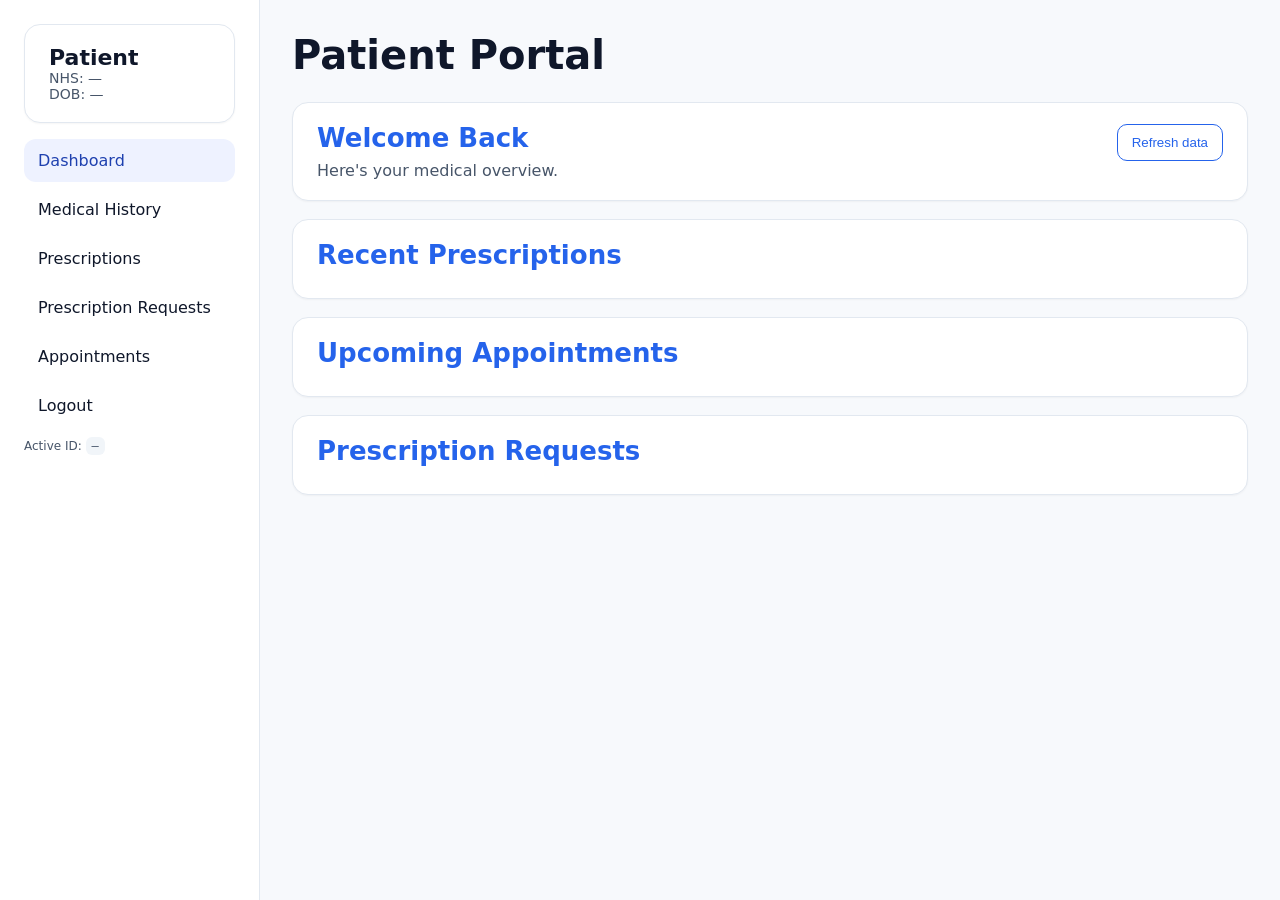
==== patient_portal.html @ c2560649 "Fix: trying" ====
<!DOCTYPE html>
<html lang="en">
<head>
  <meta charset="UTF-8" />
  <meta name="viewport" content="width=device-width, initial-scale=1.0"/>
  <title>Patient Portal</title>
  <style>
    :root {
      --bg: #f7f9fc;
      --card: #ffffff;
      --text: #0f172a;
      --muted: #475569;
      --accent: #2563eb;
      --border: #e2e8f0;
    }
    * { box-sizing: border-box; }
    body {
      margin: 0;
      font-family: ui-sans-serif, system-ui, -apple-system, Segoe UI, Roboto, Ubuntu, Cantarell, Noto Sans, sans-serif;
      background: var(--bg);
      color: var(--text);
    }
    .container {
      display: grid;
      grid-template-columns: 260px 1fr;
      min-height: 100vh;
    }
    aside {
      background: #fff;
      border-right: 1px solid var(--border);
      padding: 24px;
    }
    main {
      padding: 32px;
      max-width: 1100px;
    }
    h1 {
      font-size: 40px;
      margin: 0 0 24px 0;
    }
    .card {
      background: var(--card);
      border-radius: 16px;
      padding: 20px 24px;
      box-shadow: 0 1px 2px rgba(0,0,0,0.04);
      border: 1px solid var(--border);
      margin-bottom: 18px;
    }
    .card h2 {
      margin: 0 0 8px 0;
      font-size: 26px;
      color: var(--accent);
    }
    nav a {
      display: block;
      padding: 12px 14px;
      border-radius: 12px;
      color: var(--text);
      text-decoration: none;
      margin-bottom: 6px;
    }
    nav a.active { background: #eef2ff; color: #1e40af; }
    .meta { color: var(--muted); font-size: 14px; }
    .list { margin: 8px 0 0 0; padding: 0; list-style: none; }
    .list li {
      display: flex; justify-content: space-between; align-items: center;
      padding: 12px 0; border-bottom: 1px dashed var(--border);
    }
    .list li:last-child { border-bottom: 0; }
    .pill {
      display: inline-block; padding: 4px 10px; border-radius: 999px;
      border: 1px solid var(--border); font-size: 12px;
    }
    .success { background: #ecfdf5; border-color: #10b981; }
    .danger { background: #fef2f2; border-color: #ef4444; }
    .muted { color: var(--muted); }
    .hidden { display: none !important; }
    .row { display: grid; grid-template-columns: repeat(2, minmax(0, 1fr)); gap: 16px; }
    @media (max-width: 900px) {
      .container { grid-template-columns: 1fr; }
      aside { border-right: none; border-bottom: 1px solid var(--border); }
    }
    .small { font-size: 12px; }
    .header { display: flex; justify-content: space-between; align-items: center; }
    button {
      background: var(--accent); color: white; border: none; border-radius: 10px;
      padding: 10px 14px; cursor: pointer;
    }
    button.ghost { background: transparent; color: var(--accent); border: 1px solid var(--accent); }
    .warning { color: #b45309; }
    code.kv { background: #f1f5f9; padding: 2px 6px; border-radius: 6px; }
  </style>
</head>
<body>
  <div class="container">
    <aside>
      <div class="card" style="margin-bottom:16px;">
        <div style="font-weight:700; font-size: 22px;" id="patientName">Patient</div>
        <div class="meta">NHS: <span id="patientNHS">—</span></div>
        <div class="meta">DOB: <span id="patientDOB">—</span></div>
      </div>
      <nav>
        <a href="#" data-tab="dashboard" class="active">Dashboard</a>
        <a href="#" data-tab="history">Medical History</a>
        <a href="#" data-tab="prescriptions">Prescriptions</a>
        <a href="#" data-tab="requests">Prescription Requests</a>
        <a href="#" data-tab="appointments">Appointments</a>
        <a href="#" id="logoutBtn">Logout</a>
      </nav>
      <div class="small muted" style="margin-top:12px;">
        Active ID: <code class="kv" id="activeId">—</code>
      </div>
    </aside>
    <main>
      <h1>Patient Portal</h1>

      <section class="tab" id="tab-dashboard">
        <div class="card">
          <div class="header">
            <h2>Welcome Back</h2>
            <button id="refreshBtn" class="ghost">Refresh data</button>
          </div>
          <div class="muted">Here's your medical overview.</div>
        </div>

        <div class="card">
          <h2>Recent Prescriptions</h2>
          <ul class="list" id="recentPresc"></ul>
        </div>

        <div class="card">
          <h2>Upcoming Appointments</h2>
          <ul class="list" id="upcomingAppts"></ul>
        </div>

        <div class="card">
          <h2>Prescription Requests</h2>
          <ul class="list" id="reqList"></ul>
        </div>
      </section>

      <section class="tab hidden" id="tab-history">
        <div class="card">
          <h2>Medical History</h2>
          <div class="muted">Coming soon.</div>
        </div>
      </section>

      <section class="tab hidden" id="tab-prescriptions">
        <div class="card">
          <h2>All Prescriptions</h2>
          <ul class="list" id="allPresc"></ul>
        </div>
      </section>

      <section class="tab hidden" id="tab-requests">
        <div class="card">
          <h2>Prescription Requests</h2>
          <ul class="list" id="allReqs"></ul>
        </div>
      </section>

      <section class="tab hidden" id="tab-appointments">
        <div class="card">
          <h2>All Appointments</h2>
          <ul class="list" id="allAppts"></ul>
        </div>
      </section>
    </main>
  </div>

  <script>
    // ---- CONFIG ----
    const DATA_HOST = 'https://waheedaiman.github.io/hospital-website/data';

    // Same-origin endpoints (page and data are on the same domain)
// in patient_portal.html (or its JS)
const DATA_ENDPOINTS = {
  details: 'https://raw.githubusercontent.com/waheedaiman/hospital-website/refs/heads/main/data/Patientdetails.json',
  appointments: 'https://raw.githubusercontent.com/waheedaiman/hospital-website/refs/heads/main/data/appointments.json',
  prescriptions: 'https://raw.githubusercontent.com/waheedaiman/hospital-website/refs/heads/main/data/prescriptions.json',
  requests: 'https://raw.githubusercontent.com/waheedaiman/hospital-website/refs/heads/main/data/prescription-requests.json',
};



    // ---- HELPERS ----
    function getParamId() {
  const url = new URL(location.href);
  const pid = url.searchParams.get('patientId');
  return pid ? String(pid).trim() : null;
}

    const $ = (sel) => document.querySelector(sel);
    const $all = (sel) => Array.from(document.querySelectorAll(sel));
function firstDefined(obj, keys) {
  for (const key of keys) {
    if (Object.prototype.hasOwnProperty.call(obj, key)) {
      const value = obj[key];
      if (value !== undefined && value !== null && String(value).trim() !== '') {
        return value;
      }
    }
  }
  return undefined;
}
    const parseDate = (d) => d ? new Date(d) : null;
    const fmtDate = (d) => d ? new Date(d).toLocaleDateString() : '—';

    // Get ?patientId= fallback
    function getParamId() {
      const url = new URL(location.href);
      const pid = url.searchParams.get('patientId');
      return pid ? String(pid) : null;
    }

    async function resolveActivePatientId() {
      const viaUrl = getParamId();
      if (viaUrl) return viaUrl;

      const stored = localStorage.getItem('activePatientId');
      if (stored) return String(stored);

      const loggedUser = localStorage.getItem('loggedInUsername');
      if (loggedUser) {
        try {
          const res = await fetch(DATA_ENDPOINTS.patientsAuth, { cache: 'no-cache' });
          if (res.ok) {
            const users = await res.json();
            const hit = Array.isArray(users) ? users.find(u => u.username === loggedUser) : null;
            if (hit) {
              const mapped = firstDefined(hit, ['detailsId','patientId','patient_id','id']);
              if (mapped !== undefined && mapped !== null) {
                localStorage.setItem('activePatientId', String(mapped));
                return String(mapped);
              }
            }
          }
        } catch (e) {
          console.warn('Could not map logged user to detailsId', e);
        }
      }
      return null;
    }

    async function getJSON(url) {
      const res = await fetch(url, { cache: 'no-cache' });
      if (!res.ok) throw new Error('Fetch failed: ' + url + ' ' + res.status);
      return res.json();
    }

    function renderHeader(details) {
      $('#patientName').textContent = firstDefined(details, ['name','patientName','Patient_Name']) || 'Patient';
      $('#patientNHS').textContent  = firstDefined(details, ['nhs','nhsNumber','NHS_Number','NHS']) || '—';
      $('#patientDOB').textContent  = fmtDate(firstDefined(details, ['dob','DOB','dateOfBirth']));
    }

      function sameId(a, b) {
        if (a == null || b == null) return false;
        return String(a).trim() === String(b).trim();
      } // nhs can be string AND number

      function filterByPatientId(arr, activeId) {
        return (arr || []).filter(item => {
          const pid = firstDefined(item, ['patientId','patient_id','patientIdNumber','patientNHS']);
          console.log('Checking item:', item.id, 'pid=', pid, 'activeId=', activeId);
          return sameId(pid, activeId);
        });
      }

    function renderList(targetSel, rows, emptyText) {
      const ul = $(targetSel);
      ul.innerHTML = '';
      if (!rows || rows.length === 0) {
        const li = document.createElement('li');
        li.innerHTML = '<span class="muted">' + (emptyText || 'No data') + '</span>';
        ul.appendChild(li);
        return;
      }
      rows.forEach(r => {
        const leftMain = firstDefined(r, ['medicine','title','reason','note','type']) || '—';
        const right = firstDefined(r, ['status','duration','date','dateIssued','when']) || '';
        const li = document.createElement('li');
        li.innerHTML = '<div>' + leftMain + '</div><div class="muted">' + (typeof right === 'string' ? right : fmtDate(right)) + '</div>';
        ul.appendChild(li);
      });
    }

    function nextAppointments(appts) {
      const now = new Date();
      return appts
        .map(a => ({ ...a, _dt: parseDate(firstDefined(a,['date','when','datetime'])) }))
        .filter(a => a._dt && a._dt >= now)
        .sort((a,b) => a._dt - b._dt)
        .slice(0, 5);
    }

    async function loadAndRender() {
      // Tabs (keep simple)
      $all('nav a').forEach(a => a.addEventListener('click', (e) => {
        e.preventDefault();
        const tab = a.getAttribute('data-tab');
        if (!tab) return;
        $all('nav a').forEach(x => x.classList.toggle('active', x === a));
        $all('.tab').forEach(s => s.classList.add('hidden'));
        $('#tab-' + tab).classList.remove('hidden');
      }));

      $('#refreshBtn').addEventListener('click', () => init(true));
      $('#logoutBtn').addEventListener('click', () => {
        localStorage.removeItem('activePatientId');
        location.href = location.pathname; // reload without params
      });

      await init(false);
    }

    async function init(forceRefresh) {
      try {
        const activeId = await resolveActivePatientId();
        $('#activeId').textContent = activeId || '—';

const [detailsArr, apptsAll, prescAll, reqAll] = await Promise.all([
  getJSON(DATA_ENDPOINTS.details),
  getJSON(DATA_ENDPOINTS.appointments),
  getJSON(DATA_ENDPOINTS.prescriptions),
  getJSON(DATA_ENDPOINTS.requests),
]);


        // Resolve patient details by ID, tolerate different key names
        const details = Array.isArray(detailsArr) ? detailsArr.find(p => {
          const pid = firstDefined(p, ['id','patientId','patient_id','NHS_Number']);
          return sameId(pid, activeId);
        }) : null;

        if (!activeId || !details) {
          // If we cannot resolve, show guidance
          renderHeader({});
          renderList('#recentPresc', [], 'No patient selected. Add ?patientId=<ID> to the URL (e.g. patient_portal.html?patientId=1) or set localStorage.activePatientId.');
          renderList('#upcomingAppts', [], 'No patient selected.');
          renderList('#reqList', [], 'No patient selected.');
          renderList('#allPresc', [], 'No patient selected.');
          renderList('#allReqs', [], 'No patient selected.');
          renderList('#allAppts', [], 'No patient selected.');
          return;
        }

        // Header
        renderHeader(details);

        // Filter data for this patient
        const myAppts = filterByPatientId(apptsAll, activeId);
        console.log("sameId with known value:", sameId("6538586104", activeId));
        const myPresc = filterByPatientId(prescAll, activeId);
        const myReqs  = filterByPatientId(reqAll,  activeId);

        // Dashboard widgets
        console.log("Prescriptions loaded:", prescAll);
        console.log("Example ID from record:", prescAll[0]?.patientNHS);
        console.log("First prescription record:", JSON.stringify(prescAll[0], null, 2));
        console.log("Filtered for patient:", myPresc);
        console.log("Active ID:", activeId);
        prescAll.forEach(p => {
        if (p.id === 'rx-001') {
          p.patientNHS = "6538586104";
        }
      });


        renderList('#recentPresc', myPresc.slice(-5).reverse(), 'No prescriptions found.');
        renderList('#upcomingAppts', nextAppointments(myAppts), 'No upcoming appointments.');
        renderList('#reqList', myReqs.slice(-5).reverse(), 'No requests found.');

        // Full tabs
        renderList('#allPresc', myPresc, 'No prescriptions found.');
        renderList('#allReqs',  myReqs,  'No requests found.');
        renderList('#allAppts', myAppts, 'No appointments found.');

      } catch (err) {
        console.error(err);
        alert('Failed to load data. See console.');
      }
    }

    loadAndRender();
    localStorage.setItem('activePatientId', '1');
  </script>
</body>
</html>
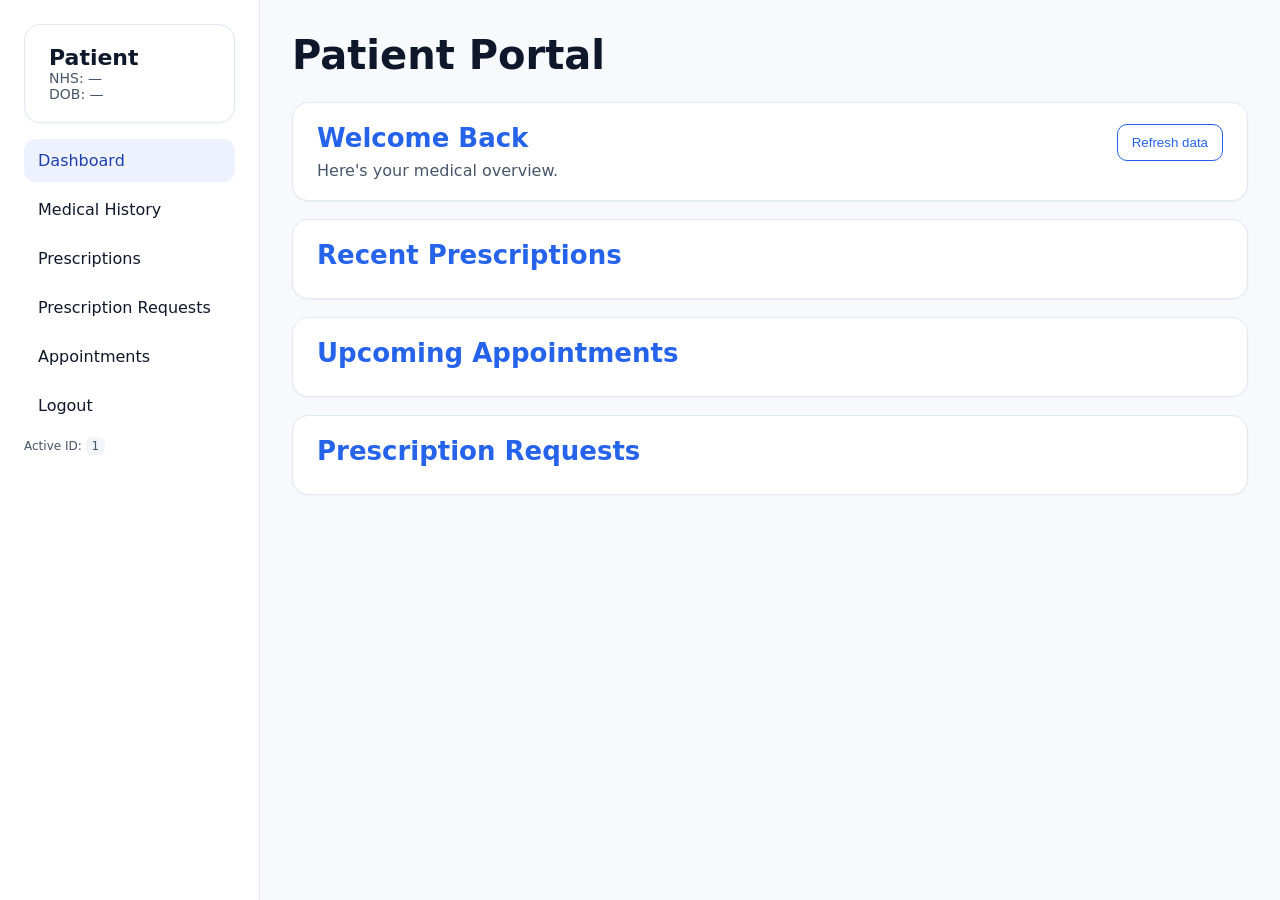
==== commit a5df8843: "Fix: hh" ====
--- a/patient_portal.html
+++ b/patient_portal.html
@@ -1,4 +1,3 @@
-
 <!DOCTYPE html>
 <html lang="en">
 <head>
@@ -140,12 +139,13 @@
         </div>
       </section>
 
-      <section class="tab hidden" id="tab-history">
-        <div class="card">
-          <h2>Medical History</h2>
-          <div class="muted">Coming soon.</div>
-        </div>
-      </section>
+<section class="tab hidden" id="tab-history">
+  <div class="card">
+    <h2>Medical History</h2>
+    <ul class="list" id="historyList"></ul>
+  </div>
+</section>
+
 
       <section class="tab hidden" id="tab-prescriptions">
         <div class="card">
@@ -169,42 +169,43 @@
       </section>
     </main>
   </div>
-
-  <script>
-    // ---- CONFIG ----
-    const DATA_HOST = 'https://waheedaiman.github.io/hospital-website/data';
-
-    // Same-origin endpoints (page and data are on the same domain)
-// in patient_portal.html (or its JS)
-const DATA_ENDPOINTS = {
-  details: 'https://raw.githubusercontent.com/waheedaiman/hospital-website/refs/heads/main/data/Patientdetails.json',
-  appointments: 'https://raw.githubusercontent.com/waheedaiman/hospital-website/refs/heads/main/data/appointments.json',
-  prescriptions: 'https://raw.githubusercontent.com/waheedaiman/hospital-website/refs/heads/main/data/prescriptions.json',
-  requests: 'https://raw.githubusercontent.com/waheedaiman/hospital-website/refs/heads/main/data/prescription-requests.json',
-};
-
-
+<script>
+  let details = null; // make it global so accidental uses won't crash
+
+  // ---- CONFIG ----
+  // Build data root: if baseUrl is http(s) use it, otherwise fall back to your GitHub raw
+  const qs = new URLSearchParams(location.search);
+  const baseParam = (qs.get('baseUrl') || '').trim();
+  const isHttp = /^https?:\/\//i.test(baseParam);
+
+  // default to your repo's raw data (works from file://)
+  const RAW = 'https://raw.githubusercontent.com/waheedaiman/hospital-website/main/data';
+
+  const DATA_ROOT = isHttp ? baseParam.replace(/\/+$/,'') : RAW;
+
+  const DATA_ENDPOINTS = {
+    details:       `${DATA_ROOT}/Patientdetails.json`,        // Capital P, lowercase d ✅
+    appointments:  `${DATA_ROOT}/appointments.json`,           // ✅
+    prescriptions: `${DATA_ROOT}/prescriptions.json`,          // ✅
+    requests:      `${DATA_ROOT}/prescription-requests.json`   // ← fixed to use hyphen ✅
+  };
 
     // ---- HELPERS ----
-    function getParamId() {
-  const url = new URL(location.href);
-  const pid = url.searchParams.get('patientId');
-  return pid ? String(pid).trim() : null;
-}
+    function toArray(x) { return !x ? [] : (Array.isArray(x) ? x : [x]); }
 
     const $ = (sel) => document.querySelector(sel);
     const $all = (sel) => Array.from(document.querySelectorAll(sel));
 function firstDefined(obj, keys) {
+  if (!obj || typeof obj !== 'object') return undefined; // ← guard added
   for (const key of keys) {
     if (Object.prototype.hasOwnProperty.call(obj, key)) {
-      const value = obj[key];
-      if (value !== undefined && value !== null && String(value).trim() !== '') {
-        return value;
-      }
+      const val = obj[key];
+      if (val !== undefined && val !== null && String(val).trim() !== '') return val;
     }
   }
   return undefined;
 }
+
     const parseDate = (d) => d ? new Date(d) : null;
     const fmtDate = (d) => d ? new Date(d).toLocaleDateString() : '—';
 
@@ -216,176 +217,199 @@
     }
 
     async function resolveActivePatientId() {
-      const viaUrl = getParamId();
-      if (viaUrl) return viaUrl;
-
-      const stored = localStorage.getItem('activePatientId');
-      if (stored) return String(stored);
-
-      const loggedUser = localStorage.getItem('loggedInUsername');
-      if (loggedUser) {
-        try {
-          const res = await fetch(DATA_ENDPOINTS.patientsAuth, { cache: 'no-cache' });
-          if (res.ok) {
-            const users = await res.json();
-            const hit = Array.isArray(users) ? users.find(u => u.username === loggedUser) : null;
-            if (hit) {
-              const mapped = firstDefined(hit, ['detailsId','patientId','patient_id','id']);
-              if (mapped !== undefined && mapped !== null) {
-                localStorage.setItem('activePatientId', String(mapped));
-                return String(mapped);
-              }
-            }
-          }
-        } catch (e) {
-          console.warn('Could not map logged user to detailsId', e);
-        }
-      }
-      return null;
-    }
-
-    async function getJSON(url) {
-      const res = await fetch(url, { cache: 'no-cache' });
-      if (!res.ok) throw new Error('Fetch failed: ' + url + ' ' + res.status);
-      return res.json();
-    }
-
-    function renderHeader(details) {
-      $('#patientName').textContent = firstDefined(details, ['name','patientName','Patient_Name']) || 'Patient';
-      $('#patientNHS').textContent  = firstDefined(details, ['nhs','nhsNumber','NHS_Number','NHS']) || '—';
-      $('#patientDOB').textContent  = fmtDate(firstDefined(details, ['dob','DOB','dateOfBirth']));
-    }
-
-      function sameId(a, b) {
-        if (a == null || b == null) return false;
-        return String(a).trim() === String(b).trim();
-      } // nhs can be string AND number
-
-      function filterByPatientId(arr, activeId) {
-        return (arr || []).filter(item => {
-          const pid = firstDefined(item, ['patientId','patient_id','patientIdNumber','patientNHS']);
-          console.log('Checking item:', item.id, 'pid=', pid, 'activeId=', activeId);
-          return sameId(pid, activeId);
-        });
-      }
-
-    function renderList(targetSel, rows, emptyText) {
-      const ul = $(targetSel);
-      ul.innerHTML = '';
-      if (!rows || rows.length === 0) {
-        const li = document.createElement('li');
-        li.innerHTML = '<span class="muted">' + (emptyText || 'No data') + '</span>';
-        ul.appendChild(li);
-        return;
-      }
-      rows.forEach(r => {
-        const leftMain = firstDefined(r, ['medicine','title','reason','note','type']) || '—';
-        const right = firstDefined(r, ['status','duration','date','dateIssued','when']) || '';
-        const li = document.createElement('li');
-        li.innerHTML = '<div>' + leftMain + '</div><div class="muted">' + (typeof right === 'string' ? right : fmtDate(right)) + '</div>';
-        ul.appendChild(li);
-      });
-    }
-
-    function nextAppointments(appts) {
-      const now = new Date();
-      return appts
-        .map(a => ({ ...a, _dt: parseDate(firstDefined(a,['date','when','datetime'])) }))
-        .filter(a => a._dt && a._dt >= now)
-        .sort((a,b) => a._dt - b._dt)
-        .slice(0, 5);
-    }
-
-    async function loadAndRender() {
-      // Tabs (keep simple)
-      $all('nav a').forEach(a => a.addEventListener('click', (e) => {
-        e.preventDefault();
-        const tab = a.getAttribute('data-tab');
-        if (!tab) return;
-        $all('nav a').forEach(x => x.classList.toggle('active', x === a));
-        $all('.tab').forEach(s => s.classList.add('hidden'));
-        $('#tab-' + tab).classList.remove('hidden');
-      }));
-
-      $('#refreshBtn').addEventListener('click', () => init(true));
-      $('#logoutBtn').addEventListener('click', () => {
-        localStorage.removeItem('activePatientId');
-        location.href = location.pathname; // reload without params
-      });
-
-      await init(false);
-    }
-
-    async function init(forceRefresh) {
-      try {
-        const activeId = await resolveActivePatientId();
-        $('#activeId').textContent = activeId || '—';
-
-const [detailsArr, apptsAll, prescAll, reqAll] = await Promise.all([
-  getJSON(DATA_ENDPOINTS.details),
-  getJSON(DATA_ENDPOINTS.appointments),
-  getJSON(DATA_ENDPOINTS.prescriptions),
-  getJSON(DATA_ENDPOINTS.requests),
-]);
-
-
-        // Resolve patient details by ID, tolerate different key names
-        const details = Array.isArray(detailsArr) ? detailsArr.find(p => {
-          const pid = firstDefined(p, ['id','patientId','patient_id','NHS_Number']);
-          return sameId(pid, activeId);
-        }) : null;
-
-        if (!activeId || !details) {
-          // If we cannot resolve, show guidance
-          renderHeader({});
-          renderList('#recentPresc', [], 'No patient selected. Add ?patientId=<ID> to the URL (e.g. patient_portal.html?patientId=1) or set localStorage.activePatientId.');
-          renderList('#upcomingAppts', [], 'No patient selected.');
-          renderList('#reqList', [], 'No patient selected.');
-          renderList('#allPresc', [], 'No patient selected.');
-          renderList('#allReqs', [], 'No patient selected.');
-          renderList('#allAppts', [], 'No patient selected.');
-          return;
-        }
-
-        // Header
-        renderHeader(details);
-
-        // Filter data for this patient
-        const myAppts = filterByPatientId(apptsAll, activeId);
-        console.log("sameId with known value:", sameId("6538586104", activeId));
-        const myPresc = filterByPatientId(prescAll, activeId);
-        const myReqs  = filterByPatientId(reqAll,  activeId);
-
-        // Dashboard widgets
-        console.log("Prescriptions loaded:", prescAll);
-        console.log("Example ID from record:", prescAll[0]?.patientNHS);
-        console.log("First prescription record:", JSON.stringify(prescAll[0], null, 2));
-        console.log("Filtered for patient:", myPresc);
-        console.log("Active ID:", activeId);
-        prescAll.forEach(p => {
-        if (p.id === 'rx-001') {
-          p.patientNHS = "6538586104";
-        }
-      });
-
-
-        renderList('#recentPresc', myPresc.slice(-5).reverse(), 'No prescriptions found.');
-        renderList('#upcomingAppts', nextAppointments(myAppts), 'No upcoming appointments.');
-        renderList('#reqList', myReqs.slice(-5).reverse(), 'No requests found.');
-
-        // Full tabs
-        renderList('#allPresc', myPresc, 'No prescriptions found.');
-        renderList('#allReqs',  myReqs,  'No requests found.');
-        renderList('#allAppts', myAppts, 'No appointments found.');
-
-      } catch (err) {
-        console.error(err);
-        alert('Failed to load data. See console.');
-      }
-    }
-
-    loadAndRender();
-    localStorage.setItem('activePatientId', '1');
-  </script>
+      // Temporary: hardcode for testing
+      return '1';
+    }
+
+async function getJSON(url) {
+  console.log('Fetching:', url);
+  const res = await fetch(url, { cache: 'no-cache' });
+  if (!res.ok) throw new Error('Fetch failed: ' + url + ' ' + res.status);
+  return res.json();
+}
+
+function renderHeader(details) {
+  $('#patientName').textContent = firstDefined(details, ['name','patientName','Patient_Name']) || 'Patient';
+  $('#patientNHS').textContent  = firstDefined(details, ['nhs','nhsNumber','NHS_Number','NHS']) || '—';
+  $('#patientDOB').textContent  = fmtDate(firstDefined(details, ['dob','DOB','dateOfBirth']));
+}
+
+function sameId(a, b) {
+  if (a == null || b == null) return false;
+  return String(a).trim() === String(b).trim();
+}
+
+function filterByPatientId(arr, activeIdOrAliases, preferNHS = true) {
+  const aliases = Array.isArray(activeIdOrAliases)
+    ? activeIdOrAliases.map(a => String(a).trim())
+    : [String(activeIdOrAliases).trim()];
+
+  // Prefer NHS fields when any alias looks like a long number
+  const keysNHSFirst = ['patientNHS','NHS_Number','patientIdNumber','patientId','patient_id','id'];
+  const keysIdFirst  = ['patientId','patient_id','id','patientIdNumber','patientNHS','NHS_Number'];
+
+  const looksLikeNHS = aliases.some(a => /^\d{6,}$/.test(a));
+  const keys = (preferNHS || looksLikeNHS) ? keysNHSFirst : keysIdFirst;
+
+  return (arr || []).filter(item =>
+    keys.some(k => aliases.some(a => sameId(item?.[k], a)))
+  );
+}
+
+
+function renderList(targetSel, rows, emptyText) {
+  const ul = $(targetSel);
+  if (!ul) {                     // ← prevents crash if the node is missing
+    console.warn('renderList target not found:', targetSel);
+    return;
+  }
+  ul.innerHTML = '';
+  if (!rows || rows.length === 0) {
+    const li = document.createElement('li');
+    li.innerHTML = '<span class="muted">' + (emptyText || 'No data') + '</span>';
+    ul.appendChild(li);
+    return;
+  }
+  rows.forEach(r => {
+    const leftMain = firstDefined(r, ['medicine','title','reason','note','type']) || '—';
+    const right    = firstDefined(r, ['status','duration','date','dateIssued','when']) || '';
+    const li = document.createElement('li');
+    li.innerHTML = '<div>' + leftMain + '</div><div class="muted">' +
+      (typeof right === 'string' ? right : fmtDate(right)) + '</div>';
+    ul.appendChild(li);
+  });
+}
+
+
+function nextAppointments(appts) {
+  const now = new Date();
+  return appts
+    .map(a => ({ ...a, _dt: parseDate(firstDefined(a,['date','when','datetime'])) }))
+    .filter(a => a._dt && a._dt >= now)
+    .sort((a,b) => a._dt - b._dt)
+    .slice(0, 5);
+}
+
+async function loadAndRender() {
+  $all('nav a').forEach(a => a.addEventListener('click', (e) => {
+    e.preventDefault();
+    const tab = a.getAttribute('data-tab');
+    if (!tab) return;
+    $all('nav a').forEach(x => x.classList.toggle('active', x === a));
+    $all('.tab').forEach(s => s.classList.add('hidden'));
+    $('#tab-' + tab).classList.remove('hidden');
+  }));
+
+  $('#refreshBtn').addEventListener('click', () => init(true));
+  $('#logoutBtn').addEventListener('click', () => {
+    localStorage.removeItem('activePatientId');
+    location.href = location.pathname;
+  });
+
+  await init(false);
+}
+
+async function init(forceRefresh) {
+  try {
+    console.log('=== DEBUG START ===');
+    const activeId = await resolveActivePatientId();
+    console.log('Active ID:', activeId);
+    $('#activeId').textContent = activeId || '—';
+
+    // Test if we can fetch the data
+    console.log('Testing data fetch from:', DATA_ENDPOINTS.details);
+
+    const [detailsArr, apptsAll, prescAll, reqAll] = await Promise.all([
+      getJSON(DATA_ENDPOINTS.details),
+      getJSON(DATA_ENDPOINTS.appointments),
+      getJSON(DATA_ENDPOINTS.prescriptions),
+      getJSON(DATA_ENDPOINTS.requests),
+    ]);
+
+    console.log('=== DATA FETCH RESULTS ===');
+    console.log('Details data:', detailsArr);
+    console.log('Appointments data:', apptsAll);
+    console.log('Prescriptions data:', prescAll);
+    console.log('Requests data:', reqAll);
+    console.log('Details length:', detailsArr?.length);
+    console.log('Appointments length:', apptsAll?.length);
+    console.log('Prescriptions length:', prescAll?.length);
+    console.log('Requests length:', reqAll?.length);
+
+    details = Array.isArray(detailsArr) ? detailsArr.find(p => {
+      const pid = firstDefined(p, ['id','patientId','patient_id','patientIdNumber','NHS_Number']);
+      return sameId(pid, activeId);
+    }) : null;
+
+    console.log('Found patient details:', details);
+
+    if (!activeId || !details) {
+      renderHeader({});
+      renderList('#recentPresc', [], 'No patient selected.');
+      renderList('#upcomingAppts', [], 'No patient selected.');
+      renderList('#reqList', [], 'No patient selected.');
+      renderList('#allPresc', [], 'No patient selected.');
+      renderList('#allReqs', [], 'No patient selected.');
+      renderList('#allAppts', [], 'No patient selected.');
+      renderList('#historyList', [], 'No patient selected.');
+      return;
+    }
+
+    // Render header
+    renderHeader(details);
+
+    // Build Medical History
+    const historyRaw = toArray(firstDefined(details, ['medicalHistory','history','Patient_Note','patient_note']));
+    const myHistory = historyRaw.map(h => ({
+      title: firstDefined(h, ['Diagnosis','Reason_for_Visit','title','reason','note']) || 'Clinical note',
+      when:  firstDefined(h, ['Visit_Date','date','when']),
+      note:  firstDefined(h, ['Recommendations','Notes','notes','summary'])
+    }));
+    
+    // Render medical history
+    renderList('#historyList', myHistory, 'No medical history found.');
+
+    // Build aliases for this patient
+    const aliasIds = Array.from(new Set(
+      [
+        String(activeId).trim(),
+        firstDefined(details, ['patientIdNumber']),
+        firstDefined(details, ['id','patientId','patient_id']),
+        firstDefined(details, ['NHS_Number','nhs','nhsNumber'])
+      ].filter(v => v != null && String(v).trim() !== '')
+    )).map(v => String(v).trim());
+
+    console.log('Alias IDs for filtering:', aliasIds);
+
+    // Filter using aliases
+    const myAppts = filterByPatientId(apptsAll, aliasIds);
+    const myPresc = filterByPatientId(prescAll, aliasIds);
+    const myReqs  = filterByPatientId(reqAll,  aliasIds);
+
+    console.log('Filtered results:');
+    console.log('My appointments:', myAppts.length, myAppts);
+    console.log('My prescriptions:', myPresc.length, myPresc);
+    console.log('My requests:', myReqs.length, myReqs);
+
+    console.log('aliasIds:', aliasIds);
+    console.log('matched counts → presc/appts/reqs:', myPresc.length, myAppts.length, myReqs.length);
+
+    // Render all sections
+    renderList('#recentPresc', myPresc.slice(-5).reverse(), 'No prescriptions found.');
+    renderList('#upcomingAppts', nextAppointments(myAppts), 'No upcoming appointments.');
+    renderList('#reqList', myReqs.slice(-5).reverse(), 'No requests found.');
+
+    renderList('#allPresc', myPresc, 'No prescriptions found.');
+    renderList('#allReqs',  myReqs,  'No requests found.');
+    renderList('#allAppts', myAppts, 'No appointments found.');
+
+  } catch (err) {
+    console.error('Error in init:', err);
+    alert('Failed to load data. See console.');
+  }
+}
+
+loadAndRender();
+</script>
 </body>
-</html>
+</html>
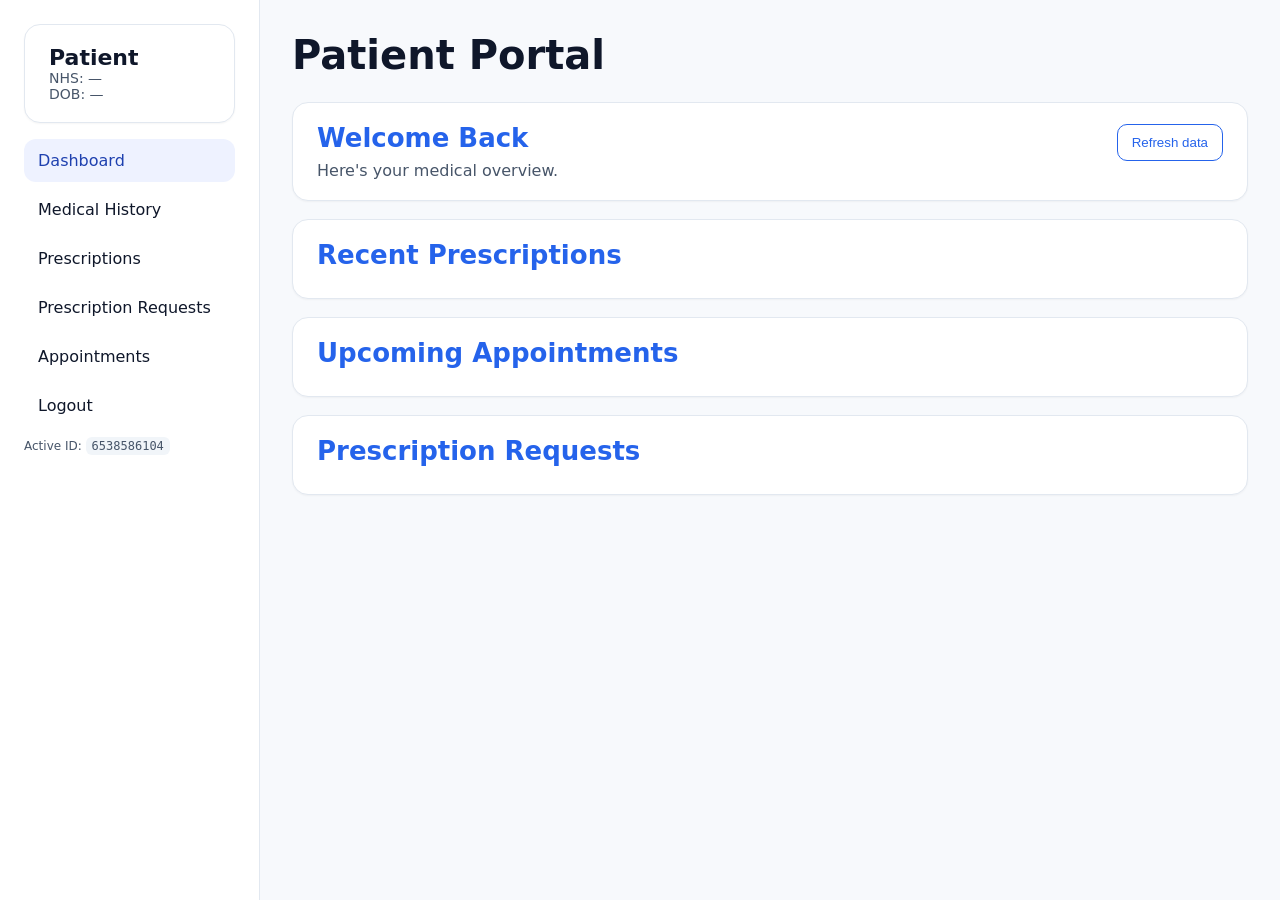
==== commit 74ceccea: "Fix: Final" ====
--- a/patient_portal.html
+++ b/patient_portal.html
@@ -89,6 +89,63 @@
     button.ghost { background: transparent; color: var(--accent); border: 1px solid var(--accent); }
     .warning { color: #b45309; }
     code.kv { background: #f1f5f9; padding: 2px 6px; border-radius: 6px; }
+    
+    /* New styles for prescription requests */
+    .requests-table {
+      width: 100%;
+      border-collapse: collapse;
+      margin-top: 16px;
+    }
+    .requests-table th,
+    .requests-table td {
+      padding: 12px 8px;
+      text-align: left;
+      border-bottom: 1px solid var(--border);
+    }
+    .requests-table th {
+      font-weight: 600;
+      border-bottom: 2px solid var(--border);
+    }
+    .urgency-low { color: #10b981; }
+    .urgency-medium { color: #f59e0b; }
+    .urgency-high { color: #ef4444; }
+    .status-pending { 
+      background: #fef3c7; 
+      color: #d97706;
+      padding: 4px 8px;
+      border-radius: 12px;
+      font-size: 12px;
+    }
+    .status-approved { 
+      background: #d1fae5; 
+      color: #059669;
+      padding: 4px 8px;
+      border-radius: 12px;
+      font-size: 12px;
+    }
+    .status-rejected { 
+      background: #fee2e2; 
+      color: #dc2626;
+      padding: 4px 8px;
+      border-radius: 12px;
+      font-size: 12px;
+    }
+    select, textarea {
+      width: 100%;
+      padding: 10px;
+      border: 1px solid var(--border);
+      border-radius: 8px;
+      font-family: inherit;
+    }
+    textarea {
+      min-height: 80px;
+      resize: vertical;
+    }
+    label {
+      display: block;
+      margin-bottom: 8px;
+      font-weight: 500;
+    }
   </style>
 </head>
 <body>
@@ -139,277 +196,540 @@
         </div>
       </section>
 
-<section class="tab hidden" id="tab-history">
-  <div class="card">
-    <h2>Medical History</h2>
-    <ul class="list" id="historyList"></ul>
-  </div>
-</section>
-
+      <section class="tab hidden" id="tab-history">
+        <div class="card">
+          <h2>Medical History</h2>
+          <ul class="list" id="historyList"></ul>
+        </div>
+      </section>
 
       <section class="tab hidden" id="tab-prescriptions">
         <div class="card">
-          <h2>All Prescriptions</h2>
+          <div class="header">
+            <h2>All Prescriptions</h2>
+            <button id="requestPrescriptionBtn" class="ghost">Request Prescription</button>
+          </div>
           <ul class="list" id="allPresc"></ul>
         </div>
       </section>
 
       <section class="tab hidden" id="tab-requests">
         <div class="card">
-          <h2>Prescription Requests</h2>
-          <ul class="list" id="allReqs"></ul>
+          <div class="header">
+            <h2>Request New Prescription</h2>
+          </div>
+          
+          <form id="prescriptionRequestForm" style="display: grid; gap: 16px;">
+            <div>
+              <label for="medicineSelect">Medicine</label>
+              <select id="medicineSelect" required>
+                <option value="">Select a medicine...</option>
+              </select>
+            </div>
+            
+            <div>
+              <label for="reasonInput">Reason for Request</label>
+              <textarea id="reasonInput" required placeholder="Please describe why you need this medication..."></textarea>
+            </div>
+            
+            <div>
+              <label for="urgencySelect">Urgency</label>
+              <select id="urgencySelect" required>
+                <option value="low">Low - Can wait a few days</option>
+                <option value="medium" selected>Medium - Need within 2-3 days</option>
+                <option value="high">High - Need urgently (today/tomorrow)</option>
+              </select>
+            </div>
+            
+            <div style="display: flex; gap: 12px; justify-content: flex-end;">
+              <button type="button" id="cancelRequestBtn" class="ghost">Cancel</button>
+              <button type="submit" style="background: var(--accent); color: white; border: none; padding: 10px 20px; border-radius: 8px; cursor: pointer;">
+                Submit Request
+              </button>
+            </div>
+          </form>
+        </div>
+
+        <div class="card">
+          <div class="header">
+            <h2>My Prescription Requests</h2>
+          </div>
+          
+          <div id="requestsTableContainer">
+            <table class="requests-table">
+              <thead>
+                <tr>
+                  <th>Medicine</th>
+                  <th>Reason</th>
+                  <th>Urgency</th>
+                  <th>Status</th>
+                  <th>Date</th>
+                </tr>
+              </thead>
+              <tbody id="requestsTableBody">
+                <!-- Requests will be populated here -->
+              </tbody>
+            </table>
+            <div id="noRequestsMessage" style="text-align: center; padding: 40px; color: var(--muted); display: none;">
+              No prescription requests found.
+            </div>
+          </div>
         </div>
       </section>
 
       <section class="tab hidden" id="tab-appointments">
         <div class="card">
-          <h2>All Appointments</h2>
+          <div class="header">
+            <h2>All Appointments</h2>
+            <button id="requestAppointmentBtn" class="ghost">Request Appointment</button>
+          </div>
           <ul class="list" id="allAppts"></ul>
         </div>
       </section>
     </main>
   </div>
-<script>
-  let details = null; // make it global so accidental uses won't crash
+
+  <script>
+  let details = null;
 
   // ---- CONFIG ----
-  // Build data root: if baseUrl is http(s) use it, otherwise fall back to your GitHub raw
   const qs = new URLSearchParams(location.search);
   const baseParam = (qs.get('baseUrl') || '').trim();
   const isHttp = /^https?:\/\//i.test(baseParam);
 
-  // default to your repo's raw data (works from file://)
   const RAW = 'https://raw.githubusercontent.com/waheedaiman/hospital-website/main/data';
-
   const DATA_ROOT = isHttp ? baseParam.replace(/\/+$/,'') : RAW;
 
   const DATA_ENDPOINTS = {
-    details:       `${DATA_ROOT}/Patientdetails.json`,        // Capital P, lowercase d ✅
-    appointments:  `${DATA_ROOT}/appointments.json`,           // ✅
-    prescriptions: `${DATA_ROOT}/prescriptions.json`,          // ✅
-    requests:      `${DATA_ROOT}/prescription-requests.json`   // ← fixed to use hyphen ✅
+    details: `${DATA_ROOT}/Patientdetails.json`,
+    appointments: `${DATA_ROOT}/appointments.json`,
+    prescriptions: `${DATA_ROOT}/prescriptions.json`,
+    requests: `${DATA_ROOT}/prescription-requests.json`,
+    medicines: 'https://jsethi-mdx.github.io/cst2572.github.io/medicines.json'
   };
 
-    // ---- HELPERS ----
-    function toArray(x) { return !x ? [] : (Array.isArray(x) ? x : [x]); }
-
-    const $ = (sel) => document.querySelector(sel);
-    const $all = (sel) => Array.from(document.querySelectorAll(sel));
-function firstDefined(obj, keys) {
-  if (!obj || typeof obj !== 'object') return undefined; // ← guard added
-  for (const key of keys) {
-    if (Object.prototype.hasOwnProperty.call(obj, key)) {
-      const val = obj[key];
-      if (val !== undefined && val !== null && String(val).trim() !== '') return val;
-    }
-  }
-  return undefined;
+  // ---- HELPERS ----
+  function toArray(x) { return !x ? [] : (Array.isArray(x) ? x : [x]); }
+  const $ = (sel) => document.querySelector(sel);
+  const $all = (sel) => Array.from(document.querySelectorAll(sel));
+  
+  function firstDefined(obj, keys) {
+    if (!obj || typeof obj !== 'object') return undefined;
+    for (const key of keys) {
+      if (Object.prototype.hasOwnProperty.call(obj, key)) {
+        const val = obj[key];
+        if (val !== undefined && val !== null && String(val).trim() !== '') return val;
+      }
+    }
+    return undefined;
+  }
+
+  const parseDate = (d) => d ? new Date(d) : null;
+  const fmtDate = (d) => d ? new Date(d).toLocaleDateString() : '—';
+
+  function getParamId() {
+    const url = new URL(location.href);
+    const pid = url.searchParams.get('patientId');
+    return pid ? String(pid) : null;
+  }
+
+  async function resolveActivePatientId() {
+    const viaUrl = getParamId();
+    if (viaUrl) return viaUrl;
+    return '6538586104';
+  }
+
+  async function getJSON(url) {
+    console.log('Fetching:', url);
+    const res = await fetch(url, { cache: 'no-cache' });
+    if (!res.ok) throw new Error('Fetch failed: ' + url + ' ' + res.status);
+    return res.json();
+  }
+
+  function renderHeader(details) {
+    $('#patientName').textContent = firstDefined(details, ['name','patientName','Patient_Name']) || 'Patient';
+    $('#patientNHS').textContent  = firstDefined(details, ['nhs','nhsNumber','NHS_Number','NHS']) || '—';
+    $('#patientDOB').textContent  = fmtDate(firstDefined(details, ['dob','DOB','dateOfBirth']));
+  }
+
+  function sameId(a, b) {
+    if (a == null || b == null) return false;
+    return String(a).trim() === String(b).trim();
+  }
+
+  function filterByPatientId(arr, activeIdOrAliases, preferNHS = true) {
+    const aliases = Array.isArray(activeIdOrAliases)
+      ? activeIdOrAliases.map(a => String(a).trim())
+      : [String(activeIdOrAliases).trim()];
+
+    const keysNHSFirst = ['patientNHS','NHS_Number','patientIdNumber','patientId','patient_id','id'];
+    const keysIdFirst  = ['patientId','patient_id','id','patientIdNumber','patientNHS','NHS_Number'];
+    const looksLikeNHS = aliases.some(a => /^\d{6,}$/.test(a));
+    const keys = (preferNHS || looksLikeNHS) ? keysNHSFirst : keysIdFirst;
+
+    return (arr || []).filter(item =>
+      keys.some(k => aliases.some(a => sameId(item?.[k], a)))
+    );
+  }
+
+  function renderList(targetSel, rows, emptyText) {
+    const ul = $(targetSel);
+    if (!ul) {
+      console.warn('renderList target not found:', targetSel);
+      return;
+    }
+    ul.innerHTML = '';
+    if (!rows || rows.length === 0) {
+      const li = document.createElement('li');
+      li.innerHTML = '<span class="muted">' + (emptyText || 'No data') + '</span>';
+      ul.appendChild(li);
+      return;
+    }
+    rows.forEach(r => {
+      const leftMain = firstDefined(r, ['medicine','title','reason','note','type']) || '—';
+      const right    = firstDefined(r, ['status','duration','date','dateIssued','when']) || '';
+      const li = document.createElement('li');
+      li.innerHTML = '<div>' + leftMain + '</div><div class="muted">' +
+        (typeof right === 'string' ? right : fmtDate(right)) + '</div>';
+      ul.appendChild(li);
+    });
+  }
+
+  function nextAppointments(appts) {
+    const now = new Date();
+    return appts
+      .map(a => ({ ...a, _dt: parseDate(firstDefined(a,['date','when','datetime'])) }))
+      .filter(a => a._dt && a._dt >= now)
+      .sort((a,b) => a._dt - b._dt)
+      .slice(0, 5);
+  }
+
+// Load medicines for dropdown
+async function loadMedicines() {
+  try {
+    const medicines = await getJSON(DATA_ENDPOINTS.medicines);
+    const select = $('#medicineSelect');
+    select.innerHTML = '<option value="">Select a medicine...</option>';
+    
+    console.log('Medicines data:', medicines);
+    
+    medicines.forEach(med => {
+      const option = document.createElement('option');
+      
+      // Use the exact property names from the medicine data
+      const medicineId = med.medicineId;
+      const medicineName = med.medicineName;
+      const category = med.category;
+      
+      option.value = medicineId;
+      option.textContent = `${medicineName} (${category})`;
+      select.appendChild(option);
+    });
+    
+    console.log('Loaded medicines count:', medicines.length);
+    
+  } catch (err) {
+    console.error('Failed to load medicines:', err);
+    // Use fallback list
+    loadFallbackMedicines();
+  }
 }
 
-    const parseDate = (d) => d ? new Date(d) : null;
-    const fmtDate = (d) => d ? new Date(d).toLocaleDateString() : '—';
-
-    // Get ?patientId= fallback
-    function getParamId() {
-      const url = new URL(location.href);
-      const pid = url.searchParams.get('patientId');
-      return pid ? String(pid) : null;
-    }
-
-    async function resolveActivePatientId() {
-      // Temporary: hardcode for testing
-      return '1';
-    }
-
-async function getJSON(url) {
-  console.log('Fetching:', url);
-  const res = await fetch(url, { cache: 'no-cache' });
-  if (!res.ok) throw new Error('Fetch failed: ' + url + ' ' + res.status);
-  return res.json();
+// Load medicines for dropdown
+async function loadMedicines() {
+  try {
+    const medicines = await getJSON(DATA_ENDPOINTS.medicines);
+    const select = $('#medicineSelect');
+    select.innerHTML = '<option value="">Select a medicine...</option>';
+    
+    console.log('Medicines data structure:', medicines);
+    
+    medicines.forEach(med => {
+      const option = document.createElement('option');
+      
+      // Use the actual property names from the JSON: "id" and "Drug"
+      const medicineId = med.id;
+      const medicineName = med.Drug;
+      const category = med.category || 'General'; // Use category if available, otherwise default
+      
+      option.value = medicineId;
+      option.textContent = `${medicineName}${category ? ' (' + category + ')' : ''}`;
+      select.appendChild(option);
+    });
+    
+    console.log('Loaded medicines count:', medicines.length);
+    
+  } catch (err) {
+    console.error('Failed to load medicines:', err);
+    // Use fallback list
+    loadFallbackMedicines();
+  }
 }
 
-function renderHeader(details) {
-  $('#patientName').textContent = firstDefined(details, ['name','patientName','Patient_Name']) || 'Patient';
-  $('#patientNHS').textContent  = firstDefined(details, ['nhs','nhsNumber','NHS_Number','NHS']) || '—';
-  $('#patientDOB').textContent  = fmtDate(firstDefined(details, ['dob','DOB','dateOfBirth']));
-}
-
-function sameId(a, b) {
-  if (a == null || b == null) return false;
-  return String(a).trim() === String(b).trim();
-}
-
-function filterByPatientId(arr, activeIdOrAliases, preferNHS = true) {
-  const aliases = Array.isArray(activeIdOrAliases)
-    ? activeIdOrAliases.map(a => String(a).trim())
-    : [String(activeIdOrAliases).trim()];
-
-  // Prefer NHS fields when any alias looks like a long number
-  const keysNHSFirst = ['patientNHS','NHS_Number','patientIdNumber','patientId','patient_id','id'];
-  const keysIdFirst  = ['patientId','patient_id','id','patientIdNumber','patientNHS','NHS_Number'];
-
-  const looksLikeNHS = aliases.some(a => /^\d{6,}$/.test(a));
-  const keys = (preferNHS || looksLikeNHS) ? keysNHSFirst : keysIdFirst;
-
-  return (arr || []).filter(item =>
-    keys.some(k => aliases.some(a => sameId(item?.[k], a)))
-  );
-}
-
-
-function renderList(targetSel, rows, emptyText) {
-  const ul = $(targetSel);
-  if (!ul) {                     // ← prevents crash if the node is missing
-    console.warn('renderList target not found:', targetSel);
-    return;
-  }
-  ul.innerHTML = '';
-  if (!rows || rows.length === 0) {
-    const li = document.createElement('li');
-    li.innerHTML = '<span class="muted">' + (emptyText || 'No data') + '</span>';
-    ul.appendChild(li);
-    return;
-  }
-  rows.forEach(r => {
-    const leftMain = firstDefined(r, ['medicine','title','reason','note','type']) || '—';
-    const right    = firstDefined(r, ['status','duration','date','dateIssued','when']) || '';
-    const li = document.createElement('li');
-    li.innerHTML = '<div>' + leftMain + '</div><div class="muted">' +
-      (typeof right === 'string' ? right : fmtDate(right)) + '</div>';
-    ul.appendChild(li);
+// Fallback medicine list
+function loadFallbackMedicines() {
+  const fallbackMedicines = [
+    { id: 1, Drug: "Nabumetone" },
+    { id: 2, Drug: "Acetaminophen" },
+    { id: 3, Drug: "Ibuprofen" },
+    { id: 4, Drug: "Amoxicillin" },
+    { id: 5, Drug: "Lisinopril" },
+    { id: 6, Drug: "Atorvastatin" },
+    { id: 7, Drug: "Metformin" },
+    { id: 8, Drug: "Levothyroxine" },
+    { id: 9, Drug: "Omeprazole" },
+    { id: 10, Drug: "Sertraline" }
+  ];
+  
+  const select = $('#medicineSelect');
+  select.innerHTML = '<option value="">Select a medicine...</option>';
+  fallbackMedicines.forEach(med => {
+    const option = document.createElement('option');
+    option.value = med.id;
+    option.textContent = med.Drug;
+    select.appendChild(option);
   });
 }
 
-
-function nextAppointments(appts) {
-  const now = new Date();
-  return appts
-    .map(a => ({ ...a, _dt: parseDate(firstDefined(a,['date','when','datetime'])) }))
-    .filter(a => a._dt && a._dt >= now)
-    .sort((a,b) => a._dt - b._dt)
-    .slice(0, 5);
+  // Render prescription requests table
+  function renderPrescriptionRequests(requests) {
+    const tbody = $('#requestsTableBody');
+    const noRequestsMsg = $('#noRequestsMessage');
+    
+    tbody.innerHTML = '';
+    
+    if (!requests || requests.length === 0) {
+      noRequestsMsg.style.display = 'block';
+      return;
+    }
+    
+    noRequestsMsg.style.display = 'none';
+    
+    // Sort by date (newest first)
+    const sortedRequests = requests.slice().reverse();
+    
+    sortedRequests.forEach(req => {
+      const row = document.createElement('tr');
+      
+      // Get medicine name from ID
+      const medicineName = req.medicine || 'Unknown Medicine';
+      const urgencyClass = `urgency-${req.urgency || 'medium'}`;
+      const statusClass = `status-${req.status?.toLowerCase() || 'pending'}`;
+      
+      row.innerHTML = `
+        <td>${medicineName}</td>
+        <td>${req.reason || '—'}</td>
+        <td class="${urgencyClass}">
+          ${(req.urgency || 'medium').charAt(0).toUpperCase() + (req.urgency || 'medium').slice(1)}
+        </td>
+        <td>
+          <span class="${statusClass}">${(req.status || 'Pending').charAt(0).toUpperCase() + (req.status || 'Pending').slice(1)}</span>
+        </td>
+        <td>${fmtDate(req.date)}</td>
+      `;
+      
+      tbody.appendChild(row);
+    });
+  }
+
+// Handle prescription request form submission
+function handlePrescriptionRequest(e) {
+  e.preventDefault();
+  
+  const medicineSelect = $('#medicineSelect');
+  const reasonInput = $('#reasonInput');
+  const urgencySelect = $('#urgencySelect');
+  
+  const medicineText = medicineSelect.options[medicineSelect.selectedIndex].text;
+  const reason = reasonInput.value;
+  const urgency = urgencySelect.value;
+  
+  if (!medicineSelect.value || !reason) {
+    alert('Please fill in all required fields.');
+    return;
+  }
+  
+  // Extract just the medicine name without the category for display
+  const medicineName = medicineText.split(' (')[0];
+  
+  // Create new request object
+  const newRequest = {
+    id: 'req-' + Date.now(),
+    patientId: details ? firstDefined(details, ['id','patientId','patient_id']) : 'unknown',
+    medicine: medicineName,
+    reason: reason,
+    urgency: urgency,
+    status: 'Pending',
+    response: '',
+    date: new Date().toISOString(),
+    patientNHS: details ? firstDefined(details, ['NHS_Number','nhs','nhsNumber']) : 'unknown'
+  };
+  
+  // Store in localStorage and update the display
+  const userRequests = JSON.parse(localStorage.getItem('userPrescriptionRequests') || '[]');
+  userRequests.push(newRequest);
+  localStorage.setItem('userPrescriptionRequests', JSON.stringify(userRequests));
+  
+  // Update the display
+  renderPrescriptionRequests(userRequests);
+  
+  // Reset form
+  medicineSelect.value = '';
+  reasonInput.value = '';
+  urgencySelect.value = 'medium';
+  
+  // Show success message
+  alert('Prescription request submitted successfully! Your doctor will review it soon.');
+  
+  // Refresh the requests list in dashboard
+  init(false);
 }
 
-async function loadAndRender() {
-  $all('nav a').forEach(a => a.addEventListener('click', (e) => {
-    e.preventDefault();
-    const tab = a.getAttribute('data-tab');
-    if (!tab) return;
-    $all('nav a').forEach(x => x.classList.toggle('active', x === a));
-    $all('.tab').forEach(s => s.classList.add('hidden'));
-    $('#tab-' + tab).classList.remove('hidden');
-  }));
-
-  $('#refreshBtn').addEventListener('click', () => init(true));
-  $('#logoutBtn').addEventListener('click', () => {
-    localStorage.removeItem('activePatientId');
-    location.href = location.pathname;
-  });
-
-  await init(false);
-}
-
-async function init(forceRefresh) {
-  try {
-    console.log('=== DEBUG START ===');
-    const activeId = await resolveActivePatientId();
-    console.log('Active ID:', activeId);
-    $('#activeId').textContent = activeId || '—';
-
-    // Test if we can fetch the data
-    console.log('Testing data fetch from:', DATA_ENDPOINTS.details);
-
-    const [detailsArr, apptsAll, prescAll, reqAll] = await Promise.all([
-      getJSON(DATA_ENDPOINTS.details),
-      getJSON(DATA_ENDPOINTS.appointments),
-      getJSON(DATA_ENDPOINTS.prescriptions),
-      getJSON(DATA_ENDPOINTS.requests),
-    ]);
-
-    console.log('=== DATA FETCH RESULTS ===');
-    console.log('Details data:', detailsArr);
-    console.log('Appointments data:', apptsAll);
-    console.log('Prescriptions data:', prescAll);
-    console.log('Requests data:', reqAll);
-    console.log('Details length:', detailsArr?.length);
-    console.log('Appointments length:', apptsAll?.length);
-    console.log('Prescriptions length:', prescAll?.length);
-    console.log('Requests length:', reqAll?.length);
-
-    details = Array.isArray(detailsArr) ? detailsArr.find(p => {
-      const pid = firstDefined(p, ['id','patientId','patient_id','patientIdNumber','NHS_Number']);
-      return sameId(pid, activeId);
-    }) : null;
-
-    console.log('Found patient details:', details);
-
-    if (!activeId || !details) {
-      renderHeader({});
-      renderList('#recentPresc', [], 'No patient selected.');
-      renderList('#upcomingAppts', [], 'No patient selected.');
-      renderList('#reqList', [], 'No patient selected.');
-      renderList('#allPresc', [], 'No patient selected.');
-      renderList('#allReqs', [], 'No patient selected.');
-      renderList('#allAppts', [], 'No patient selected.');
-      renderList('#historyList', [], 'No patient selected.');
-      return;
-    }
-
-    // Render header
-    renderHeader(details);
-
-    // Build Medical History
-    const historyRaw = toArray(firstDefined(details, ['medicalHistory','history','Patient_Note','patient_note']));
-    const myHistory = historyRaw.map(h => ({
-      title: firstDefined(h, ['Diagnosis','Reason_for_Visit','title','reason','note']) || 'Clinical note',
-      when:  firstDefined(h, ['Visit_Date','date','when']),
-      note:  firstDefined(h, ['Recommendations','Notes','notes','summary'])
+  // Reset form
+  function resetPrescriptionForm() {
+    $('#medicineSelect').value = '';
+    $('#reasonInput').value = '';
+    $('#urgencySelect').value = 'medium';
+  }
+
+  async function loadAndRender() {
+    $all('nav a').forEach(a => a.addEventListener('click', (e) => {
+      e.preventDefault();
+      const tab = a.getAttribute('data-tab');
+      if (!tab) return;
+      $all('nav a').forEach(x => x.classList.toggle('active', x === a));
+      $all('.tab').forEach(s => s.classList.add('hidden'));
+      $('#tab-' + tab).classList.remove('hidden');
     }));
-    
-    // Render medical history
-    renderList('#historyList', myHistory, 'No medical history found.');
-
-    // Build aliases for this patient
-    const aliasIds = Array.from(new Set(
-      [
-        String(activeId).trim(),
-        firstDefined(details, ['patientIdNumber']),
-        firstDefined(details, ['id','patientId','patient_id']),
-        firstDefined(details, ['NHS_Number','nhs','nhsNumber'])
-      ].filter(v => v != null && String(v).trim() !== '')
-    )).map(v => String(v).trim());
-
-    console.log('Alias IDs for filtering:', aliasIds);
-
-    // Filter using aliases
-    const myAppts = filterByPatientId(apptsAll, aliasIds);
-    const myPresc = filterByPatientId(prescAll, aliasIds);
-    const myReqs  = filterByPatientId(reqAll,  aliasIds);
-
-    console.log('Filtered results:');
-    console.log('My appointments:', myAppts.length, myAppts);
-    console.log('My prescriptions:', myPresc.length, myPresc);
-    console.log('My requests:', myReqs.length, myReqs);
-
-    console.log('aliasIds:', aliasIds);
-    console.log('matched counts → presc/appts/reqs:', myPresc.length, myAppts.length, myReqs.length);
-
-    // Render all sections
-    renderList('#recentPresc', myPresc.slice(-5).reverse(), 'No prescriptions found.');
-    renderList('#upcomingAppts', nextAppointments(myAppts), 'No upcoming appointments.');
-    renderList('#reqList', myReqs.slice(-5).reverse(), 'No requests found.');
-
-    renderList('#allPresc', myPresc, 'No prescriptions found.');
-    renderList('#allReqs',  myReqs,  'No requests found.');
-    renderList('#allAppts', myAppts, 'No appointments found.');
-
-  } catch (err) {
-    console.error('Error in init:', err);
-    alert('Failed to load data. See console.');
-  }
-}
-
-loadAndRender();
-</script>
+
+    $('#refreshBtn').addEventListener('click', () => init(true));
+    $('#logoutBtn').addEventListener('click', () => {
+      localStorage.removeItem('activePatientId');
+      location.href = location.pathname;
+    });
+
+    // Add request appointment functionality
+    $('#requestAppointmentBtn').addEventListener('click', () => {
+      const reason = prompt('Enter reason for appointment:');
+      const preferredDate = prompt('Enter preferred date (YYYY-MM-DD):');
+      if (reason && preferredDate) {
+        alert(`Appointment request submitted!\nReason: ${reason}\nPreferred Date: ${preferredDate}\n\nOur staff will contact you to confirm your appointment.`);
+      }
+    });
+
+    // Load medicines for dropdown
+    await loadMedicines();
+    
+    // Prescription request form handlers
+    $('#prescriptionRequestForm').addEventListener('submit', handlePrescriptionRequest);
+    $('#cancelRequestBtn').addEventListener('click', resetPrescriptionForm);
+    
+    // Load existing requests from localStorage
+    const userRequests = JSON.parse(localStorage.getItem('userPrescriptionRequests') || '[]');
+    renderPrescriptionRequests(userRequests);
+
+    await init(false);
+  }
+
+  async function init(forceRefresh) {
+    try {
+      console.log('=== DEBUG START ===');
+      const activeId = await resolveActivePatientId();
+      console.log('Active ID:', activeId);
+      $('#activeId').textContent = activeId || '—';
+
+      const [detailsArr, apptsAll, prescAll, reqAll] = await Promise.all([
+        getJSON(DATA_ENDPOINTS.details),
+        getJSON(DATA_ENDPOINTS.appointments),
+        getJSON(DATA_ENDPOINTS.prescriptions),
+        getJSON(DATA_ENDPOINTS.requests),
+      ]);
+
+      console.log('=== DATA FETCH RESULTS ===');
+      console.log('Details length:', detailsArr?.length);
+      console.log('Appointments length:', apptsAll?.length);
+      console.log('Prescriptions length:', prescAll?.length);
+      console.log('Requests length:', reqAll?.length);
+
+      details = Array.isArray(detailsArr) ? detailsArr.find(p => {
+        const nhsMatch = sameId(p.NHS_Number, activeId);
+        const otherIdMatch = sameId(firstDefined(p, ['id','patientId','patient_id','patientIdNumber']), activeId);
+        return nhsMatch || otherIdMatch;
+      }) : null;
+
+      console.log('Found patient details:', details);
+
+      if (!activeId || !details) {
+        renderHeader({});
+        renderList('#recentPresc', [], 'No patient selected.');
+        renderList('#upcomingAppts', [], 'No patient selected.');
+        renderList('#reqList', [], 'No patient selected.');
+        renderList('#allPresc', [], 'No patient selected.');
+        renderList('#allReqs', [], 'No patient selected.');
+        renderList('#allAppts', [], 'No patient selected.');
+        renderList('#historyList', [], 'No patient selected.');
+        return;
+      }
+
+      renderHeader(details);
+
+      // Build Medical History
+      const historyRaw = toArray(firstDefined(details, ['medicalHistory','history','Patient_Note','patient_note']));
+      const myHistory = historyRaw.map(h => ({
+        title: firstDefined(h, ['Diagnosis','Reason_for_Visit','title','reason','note']) || 'Clinical note',
+        when:  firstDefined(h, ['Visit_Date','date','when']),
+        note:  firstDefined(h, ['Recommendations','Notes','notes','summary'])
+      }));
+      
+      renderList('#historyList', myHistory, 'No medical history found.');
+
+      // Build aliases for this patient
+      const aliasIds = Array.from(new Set(
+        [
+          String(activeId).trim(),
+          firstDefined(details, ['patientIdNumber']),
+          firstDefined(details, ['id','patientId','patient_id']),
+          firstDefined(details, ['NHS_Number','nhs','nhsNumber'])
+        ].filter(v => v != null && String(v).trim() !== '')
+      )).map(v => String(v).trim());
+
+      console.log('Alias IDs for filtering:', aliasIds);
+
+      // Filter using aliases
+      const myAppts = filterByPatientId(apptsAll, aliasIds);
+      const myPresc = filterByPatientId(prescAll, aliasIds);
+      const myReqs  = filterByPatientId(reqAll,  aliasIds);
+
+      // Combine with user's locally stored requests
+      const userRequests = JSON.parse(localStorage.getItem('userPrescriptionRequests') || '[]');
+      const combinedRequests = [...myReqs, ...userRequests.filter(req => 
+        sameId(req.patientNHS, activeId) || sameId(req.patientId, activeId)
+      )];
+
+      console.log('Filtered results:');
+      console.log('My appointments:', myAppts.length);
+      console.log('My prescriptions:', myPresc.length);
+      console.log('My requests:', combinedRequests.length);
+
+      // Update the requests table
+      renderPrescriptionRequests(combinedRequests);
+
+      // Render all sections
+      renderList('#recentPresc', myPresc.slice(-5).reverse(), 'No prescriptions found.');
+      renderList('#upcomingAppts', nextAppointments(myAppts), 'No upcoming appointments.');
+      renderList('#reqList', combinedRequests.slice(-5).reverse(), 'No requests found.');
+
+      renderList('#allPresc', myPresc, 'No prescriptions found.');
+      renderList('#allReqs',  combinedRequests,  'No requests found.');
+      renderList('#allAppts', myAppts, 'No appointments found.');
+
+    } catch (err) {
+      console.error('Error in init:', err);
+      alert('Failed to load data. See console.');
+    }
+  }
+
+  loadAndRender();
+  </script>
 </body>
 </html>
